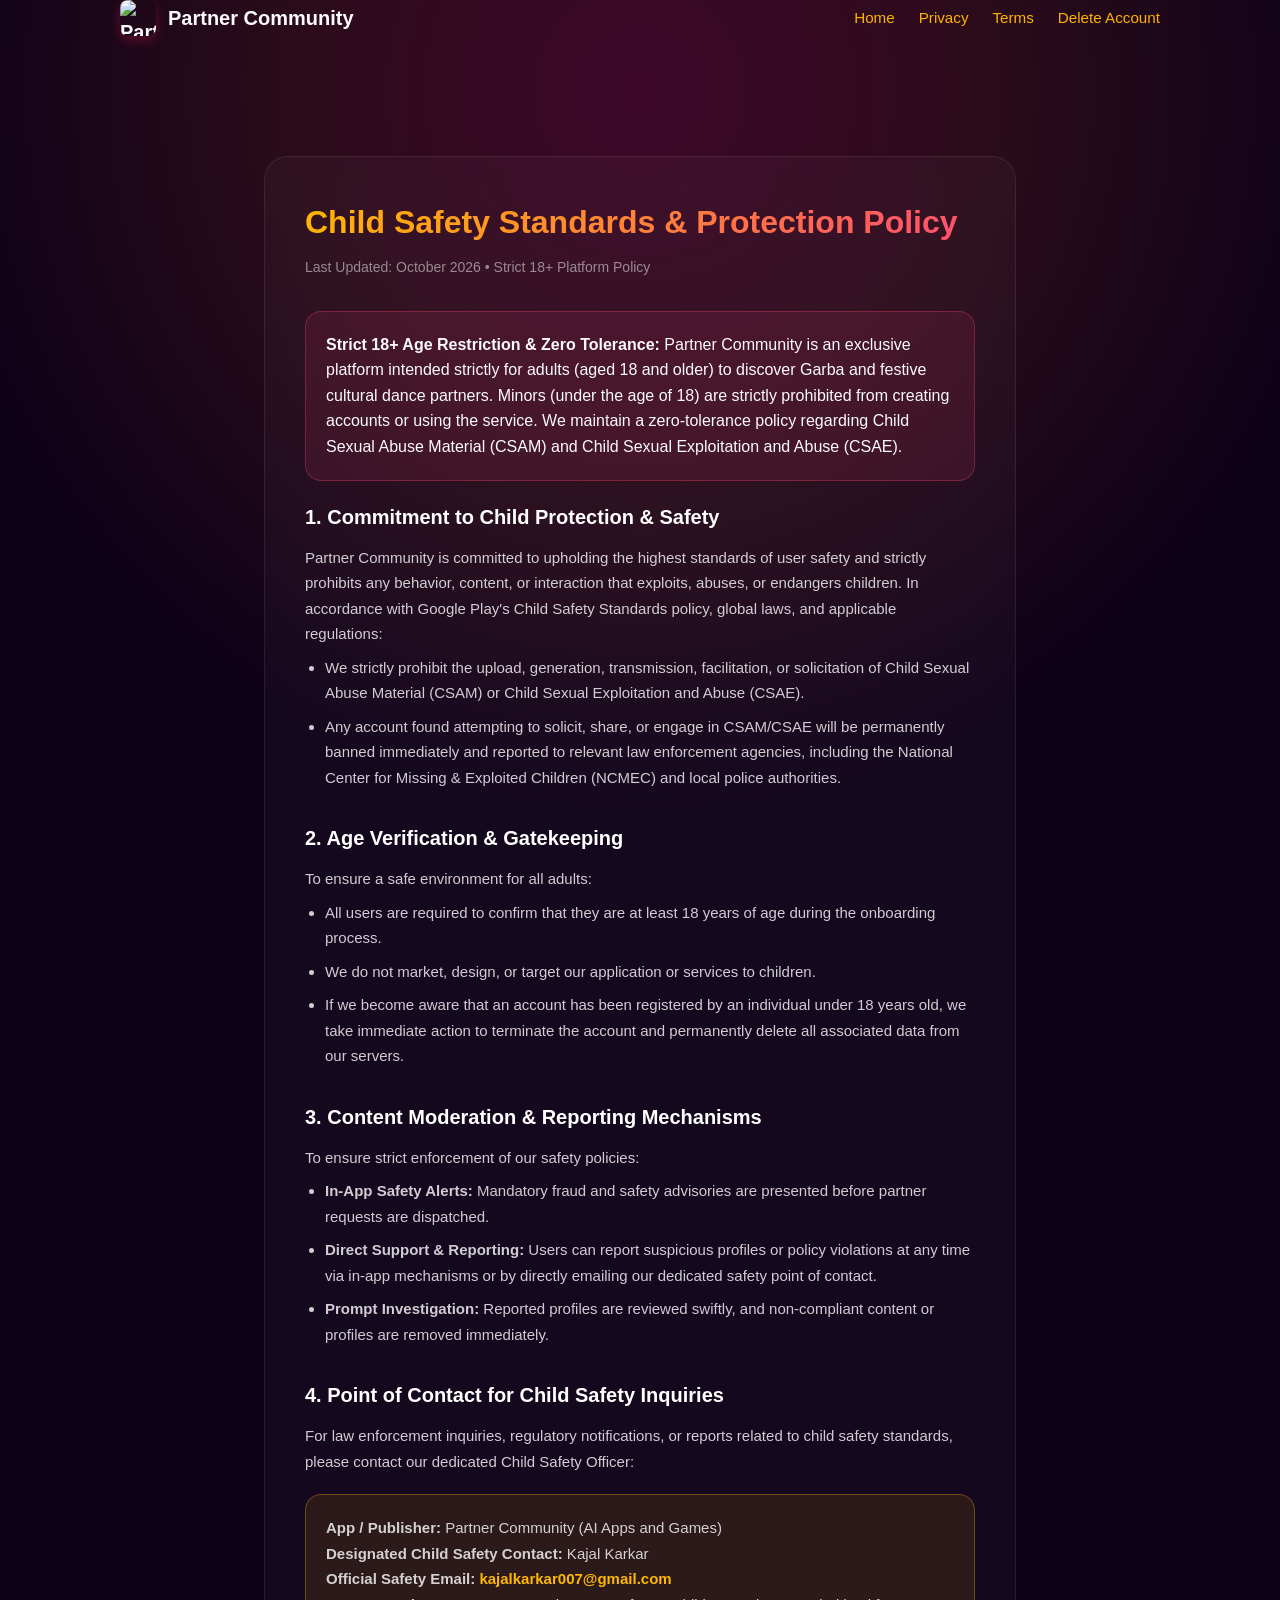
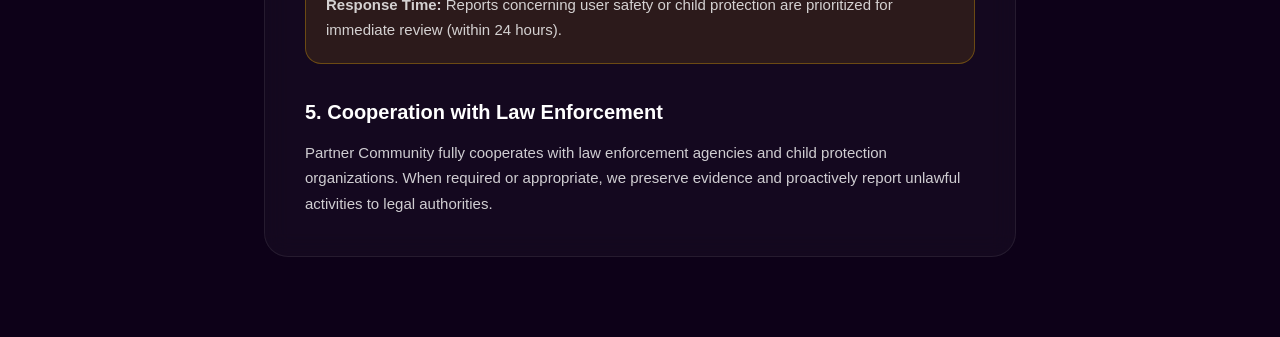
==== child-safety.html @ 6bfb05e1 "Add Child Safety Standards policy and sync HD branding assets" ====
<!DOCTYPE html>
<html lang="en">
<head>
    <meta charset="UTF-8">
    <meta name="viewport" content="width=device-width, initial-scale=1.0">
    <title>Child Safety Standards & Policy | Partner Community</title>
    <link rel="stylesheet" href="styles.css">
    <link href="https://fonts.googleapis.com/css2?family=Plus+Jakarta+Sans:wght@400;500;600;700;800&display=swap" rel="stylesheet">
    <style>
        .legal-page {
            max-width: 800px;
            margin: 0 auto;
            padding: 120px 24px 80px;
        }
        .legal-card {
            background: rgba(255, 255, 255, 0.03);
            border: 1px solid rgba(255, 255, 255, 0.08);
            border-radius: 24px;
            padding: 40px;
            backdrop-filter: blur(12px);
        }
        .legal-card h1 {
            font-size: 32px;
            margin-bottom: 8px;
            background: linear-gradient(135deg, #FFB800, #FF4B72);
            -webkit-background-clip: text;
            -webkit-text-fill-color: transparent;
        }
        .last-updated {
            color: rgba(255, 255, 255, 0.5);
            font-size: 14px;
            margin-bottom: 32px;
        }
        .legal-section {
            margin-bottom: 32px;
        }
        .legal-section h2 {
            font-size: 20px;
            color: #FFFFFF;
            margin-bottom: 12px;
            display: flex;
            align-items: center;
            gap: 8px;
        }
        .legal-section p, .legal-section li {
            color: rgba(255, 255, 255, 0.8);
            font-size: 15px;
            line-height: 1.7;
        }
        .legal-section ul {
            padding-left: 20px;
            margin-top: 8px;
        }
        .legal-section li {
            margin-bottom: 8px;
        }
        .highlight-box {
            background: rgba(255, 75, 114, 0.1);
            border: 1px solid rgba(255, 75, 114, 0.3);
            border-radius: 16px;
            padding: 20px;
            margin: 20px 0;
        }
        .contact-box {
            background: rgba(255, 184, 0, 0.1);
            border: 1px solid rgba(255, 184, 0, 0.3);
            border-radius: 16px;
            padding: 20px;
            margin: 20px 0;
        }
    </style>
</head>
<body>
    <header class="navbar">
        <div class="nav-container">
            <a href="index.html" class="brand" style="text-decoration: none;">
                <img src="assets/app_logo_1024x1024.jpg" alt="Partner Community" class="brand-icon">
                <span class="brand-text">Partner Community</span>
            </a>
            <div class="nav-links">
                <a href="index.html">Home</a>
                <a href="privacy.html">Privacy</a>
                <a href="terms.html">Terms</a>
                <a href="delete-account.html">Delete Account</a>
            </div>
        </div>
    </header>

    <div class="legal-page">
        <div class="legal-card">
            <h1>Child Safety Standards & Protection Policy</h1>
            <div class="last-updated">Last Updated: October 2026 • Strict 18+ Platform Policy</div>

            <div class="highlight-box">
                <p><strong>Strict 18+ Age Restriction & Zero Tolerance:</strong> Partner Community is an exclusive platform intended strictly for adults (aged 18 and older) to discover Garba and festive cultural dance partners. Minors (under the age of 18) are strictly prohibited from creating accounts or using the service. We maintain a zero-tolerance policy regarding Child Sexual Abuse Material (CSAM) and Child Sexual Exploitation and Abuse (CSAE).</p>
            </div>

            <div class="legal-section">
                <h2>1. Commitment to Child Protection & Safety</h2>
                <p>Partner Community is committed to upholding the highest standards of user safety and strictly prohibits any behavior, content, or interaction that exploits, abuses, or endangers children. In accordance with Google Play's Child Safety Standards policy, global laws, and applicable regulations:</p>
                <ul>
                    <li>We strictly prohibit the upload, generation, transmission, facilitation, or solicitation of Child Sexual Abuse Material (CSAM) or Child Sexual Exploitation and Abuse (CSAE).</li>
                    <li>Any account found attempting to solicit, share, or engage in CSAM/CSAE will be permanently banned immediately and reported to relevant law enforcement agencies, including the National Center for Missing & Exploited Children (NCMEC) and local police authorities.</li>
                </ul>
            </div>

            <div class="legal-section">
                <h2>2. Age Verification & Gatekeeping</h2>
                <p>To ensure a safe environment for all adults:</p>
                <ul>
                    <li>All users are required to confirm that they are at least 18 years of age during the onboarding process.</li>
                    <li>We do not market, design, or target our application or services to children.</li>
                    <li>If we become aware that an account has been registered by an individual under 18 years old, we take immediate action to terminate the account and permanently delete all associated data from our servers.</li>
                </ul>
            </div>

            <div class="legal-section">
                <h2>3. Content Moderation & Reporting Mechanisms</h2>
                <p>To ensure strict enforcement of our safety policies:</p>
                <ul>
                    <li><strong>In-App Safety Alerts:</strong> Mandatory fraud and safety advisories are presented before partner requests are dispatched.</li>
                    <li><strong>Direct Support & Reporting:</strong> Users can report suspicious profiles or policy violations at any time via in-app mechanisms or by directly emailing our dedicated safety point of contact.</li>
                    <li><strong>Prompt Investigation:</strong> Reported profiles are reviewed swiftly, and non-compliant content or profiles are removed immediately.</li>
                </ul>
            </div>

            <div class="legal-section">
                <h2>4. Point of Contact for Child Safety Inquiries</h2>
                <p>For law enforcement inquiries, regulatory notifications, or reports related to child safety standards, please contact our dedicated Child Safety Officer:</p>
                <div class="contact-box">
                    <p><strong>App / Publisher:</strong> Partner Community (AI Apps and Games)</p>
                    <p><strong>Designated Child Safety Contact:</strong> Kajal Karkar</p>
                    <p><strong>Official Safety Email:</strong> <a href="mailto:kajalkarkar007@gmail.com" style="color: #FFB800; font-weight: 600;">kajalkarkar007@gmail.com</a></p>
                    <p><strong>Response Time:</strong> Reports concerning user safety or child protection are prioritized for immediate review (within 24 hours).</p>
                </div>
            </div>

            <div class="legal-section" style="margin-bottom: 0;">
                <h2>5. Cooperation with Law Enforcement</h2>
                <p>Partner Community fully cooperates with law enforcement agencies and child protection organizations. When required or appropriate, we preserve evidence and proactively report unlawful activities to legal authorities.</p>
            </div>
        </div>
    </div>
</body>
</html>
---- styles.css ----
:root {
  --bg-primary: #0d0118;
  --bg-secondary: #18052e;
  --bg-card: rgba(38, 14, 66, 0.7);
  --bg-card-hover: rgba(54, 20, 94, 0.85);
  --text-main: #fcfaff;
  --text-muted: #b8acc8;
  --accent-primary: #ff5722;
  --accent-pink: #e91e63;
  --accent-gold: #ffb300;
  --accent-gradient: linear-gradient(135deg, #ff5722 0%, #e91e63 50%, #ff2a6d 100%);
  --gold-gradient: linear-gradient(135deg, #ffb300 0%, #ffd54f 50%, #ff5722 100%);
  --hero-glow: radial-gradient(circle at 50% 10%, rgba(233, 30, 99, 0.22) 0%, rgba(255, 87, 34, 0.12) 35%, rgba(13, 1, 24, 0) 70%);
  --border-subtle: rgba(255, 255, 255, 0.1);
  --border-highlight: rgba(233, 30, 99, 0.35);
  --radius-sm: 8px;
  --radius-md: 16px;
  --radius-lg: 24px;
  --radius-full: 9999px;
  --font-sans: -apple-system, BlinkMacSystemFont, "Segoe UI", Roboto, Helvetica, Arial, sans-serif, "Apple Color Emoji", "Segoe UI Emoji";
}

* {
  box-sizing: border-box;
  margin: 0;
  padding: 0;
}

html {
  font-family: var(--font-sans);
  background-color: var(--bg-primary);
  color: var(--text-main);
  line-height: 1.6;
  scroll-behavior: smooth;
  -webkit-font-smoothing: antialiased;
}

body {
  min-height: 100vh;
  display: flex;
  flex-direction: column;
  background-image: var(--hero-glow);
  background-attachment: fixed;
}

a {
  color: var(--accent-gold);
  text-decoration: none;
  transition: color 0.2s ease, opacity 0.2s ease;
}

a:hover {
  color: #ffe082;
}

/* Header & Navigation */
.header {
  position: sticky;
  top: 0;
  z-index: 100;
  backdrop-filter: blur(16px);
  -webkit-backdrop-filter: blur(16px);
  background: rgba(13, 1, 24, 0.75);
  border-bottom: 1px solid var(--border-subtle);
  padding: 0.85rem 1.5rem;
}

.nav-container {
  max-width: 1040px;
  margin: 0 auto;
  display: flex;
  align-items: center;
  justify-content: space-between;
}

.brand {
  display: flex;
  align-items: center;
  gap: 0.75rem;
  font-weight: 700;
  font-size: 1.25rem;
  color: var(--text-main);
  text-decoration: none;
  transition: opacity 0.2s ease;
}

.brand:hover {
  color: var(--text-main);
  opacity: 0.9;
}

.brand-icon {
  width: 36px;
  height: 36px;
  border-radius: var(--radius-sm);
  box-shadow: 0 4px 12px rgba(233, 30, 99, 0.3);
}

.nav-links {
  display: flex;
  align-items: center;
  gap: 1.5rem;
  font-size: 0.95rem;
}

.nav-link {
  color: var(--text-muted);
}

.nav-link:hover {
  color: var(--text-main);
}

/* Main Container */
.container {
  width: 100%;
  max-width: 1040px;
  margin: 0 auto;
  padding: 0 1.5rem;
}

/* Hero Section */
.hero {
  padding: 4.5rem 0 3rem;
  text-align: center;
}

.hero-pill {
  display: inline-flex;
  align-items: center;
  gap: 0.5rem;
  padding: 0.35rem 1rem;
  background: rgba(233, 30, 99, 0.15);
  border: 1px solid var(--border-highlight);
  border-radius: var(--radius-full);
  font-size: 0.85rem;
  font-weight: 600;
  color: #ff80ab;
  margin-bottom: 1.5rem;
}

.hero-title {
  font-size: clamp(2.2rem, 5vw, 3.6rem);
  font-weight: 800;
  line-height: 1.15;
  letter-spacing: -0.02em;
  margin-bottom: 1.25rem;
}

.gradient-text {
  background: var(--accent-gradient);
  -webkit-background-clip: text;
  -webkit-text-fill-color: transparent;
}

.gold-text {
  background: var(--gold-gradient);
  -webkit-background-clip: text;
  -webkit-text-fill-color: transparent;
}

.hero-subtitle {
  font-size: clamp(1.05rem, 2.5vw, 1.25rem);
  color: var(--text-muted);
  max-width: 680px;
  margin: 0 auto 2.25rem;
}

/* CTA Buttons */
.cta-group {
  display: flex;
  flex-wrap: wrap;
  align-items: center;
  justify-content: center;
  gap: 1rem;
  margin-bottom: 3rem;
}

.btn {
  display: inline-flex;
  align-items: center;
  justify-content: center;
  gap: 0.65rem;
  padding: 0.85rem 1.75rem;
  font-size: 1rem;
  font-weight: 600;
  border-radius: var(--radius-full);
  transition: all 0.2s ease;
  cursor: pointer;
  border: 1px solid transparent;
}

.btn-primary {
  background: var(--accent-gradient);
  color: #ffffff;
  box-shadow: 0 6px 20px rgba(233, 30, 99, 0.4);
}

.btn-primary:hover {
  transform: translateY(-2px);
  box-shadow: 0 8px 25px rgba(255, 87, 34, 0.5);
  color: #ffffff;
}

.btn-secondary {
  background: rgba(255, 255, 255, 0.07);
  color: var(--text-main);
  border-color: var(--border-subtle);
  backdrop-filter: blur(8px);
}

.btn-secondary:hover {
  background: rgba(255, 255, 255, 0.12);
  border-color: rgba(255, 255, 255, 0.25);
  transform: translateY(-2px);
  color: var(--text-main);
}

.btn svg {
  width: 20px;
  height: 20px;
  fill: currentColor;
}

/* Highlights Bar */
.highlights-bar {
  display: flex;
  flex-wrap: wrap;
  justify-content: center;
  gap: 1.5rem;
  padding: 1.25rem;
  background: var(--bg-card);
  border: 1px solid var(--border-subtle);
  border-radius: var(--radius-lg);
  margin-bottom: 4.5rem;
}

.highlight-item {
  display: flex;
  align-items: center;
  gap: 0.6rem;
  font-size: 0.92rem;
  font-weight: 500;
  color: var(--text-muted);
}

.highlight-item strong {
  color: var(--text-main);
}

/* Section Header */
.section {
  padding: 3.5rem 0;
}

.section-header {
  text-align: center;
  margin-bottom: 2.75rem;
}

.section-tag {
  text-transform: uppercase;
  font-size: 0.8rem;
  letter-spacing: 0.1em;
  font-weight: 700;
  color: var(--accent-gold);
  margin-bottom: 0.5rem;
}

.section-title {
  font-size: clamp(1.75rem, 3.5vw, 2.35rem);
  font-weight: 700;
  letter-spacing: -0.01em;
  margin-bottom: 0.75rem;
}

.section-description {
  font-size: 1.05rem;
  color: var(--text-muted);
  max-width: 600px;
  margin: 0 auto;
}

/* Features Grid */
.features-grid {
  display: grid;
  grid-template-columns: repeat(auto-fit, minmax(300px, 1fr));
  gap: 1.5rem;
}

.feature-card {
  background: var(--bg-card);
  border: 1px solid var(--border-subtle);
  border-radius: var(--radius-md);
  padding: 1.75rem;
  transition: all 0.25s ease;
  position: relative;
  overflow: hidden;
}

.feature-card:hover {
  background: var(--bg-card-hover);
  border-color: var(--border-highlight);
  transform: translateY(-4px);
}

.feature-icon {
  width: 48px;
  height: 48px;
  border-radius: var(--radius-sm);
  background: rgba(233, 30, 99, 0.15);
  border: 1px solid rgba(233, 30, 99, 0.3);
  display: flex;
  align-items: center;
  justify-content: center;
  font-size: 1.4rem;
  margin-bottom: 1.25rem;
}

.feature-title {
  font-size: 1.2rem;
  font-weight: 600;
  margin-bottom: 0.6rem;
  color: var(--text-main);
}

.feature-desc {
  font-size: 0.95rem;
  color: var(--text-muted);
  line-height: 1.55;
}

/* How It Works Steps */
.steps-container {
  display: grid;
  grid-template-columns: repeat(auto-fit, minmax(260px, 1fr));
  gap: 1.75rem;
  position: relative;
}

.step-card {
  background: var(--bg-card);
  border: 1px solid var(--border-subtle);
  border-radius: var(--radius-md);
  padding: 2rem 1.5rem;
  text-align: center;
  position: relative;
}

.step-number {
  width: 40px;
  height: 40px;
  margin: 0 auto 1.25rem;
  border-radius: var(--radius-full);
  background: var(--accent-gradient);
  color: #fff;
  font-weight: 700;
  display: flex;
  align-items: center;
  justify-content: center;
  font-size: 1.1rem;
  box-shadow: 0 4px 12px rgba(233, 30, 99, 0.4);
}

.step-card h3 {
  font-size: 1.15rem;
  margin-bottom: 0.5rem;
}

.step-card p {
  font-size: 0.92rem;
  color: var(--text-muted);
}

/* Privacy Guarantee Banner */
.privacy-banner {
  background: linear-gradient(135deg, rgba(233, 30, 99, 0.18) 0%, rgba(42, 8, 69, 0.8) 100%);
  border: 1px solid var(--border-highlight);
  border-radius: var(--radius-lg);
  padding: 2.5rem;
  display: flex;
  flex-direction: column;
  gap: 1.5rem;
  margin: 2rem 0;
}

.privacy-banner-content h3 {
  font-size: 1.4rem;
  margin-bottom: 0.5rem;
}

.privacy-banner-content p {
  color: var(--text-muted);
  font-size: 0.98rem;
}

.privacy-points {
  display: grid;
  grid-template-columns: repeat(auto-fit, minmax(220px, 1fr));
  gap: 1rem;
}

.privacy-point {
  display: flex;
  align-items: flex-start;
  gap: 0.6rem;
  font-size: 0.92rem;
}

.privacy-point-icon {
  color: #00e676;
  font-weight: bold;
}

/* Contact Section */
.contact-card {
  background: var(--bg-card);
  border: 1px solid var(--border-subtle);
  border-radius: var(--radius-lg);
  padding: 3rem 2rem;
  text-align: center;
  max-width: 680px;
  margin: 0 auto;
}

.contact-email {
  display: inline-block;
  font-size: 1.25rem;
  font-weight: 600;
  color: var(--accent-gold);
  margin: 1.25rem 0 1.5rem;
  padding: 0.6rem 1.4rem;
  background: rgba(255, 179, 0, 0.1);
  border: 1px solid rgba(255, 179, 0, 0.25);
  border-radius: var(--radius-full);
}

.contact-email:hover {
  background: rgba(255, 179, 0, 0.2);
  color: #fff;
}

/* Legal Pages (Privacy / Terms) Shell */
.legal-page {
  padding: 3rem 0 5rem;
  max-width: 780px;
  margin: 0 auto;
}

.legal-header {
  margin-bottom: 2.5rem;
  padding-bottom: 1.5rem;
  border-bottom: 1px solid var(--border-subtle);
}

.back-link {
  display: inline-flex;
  align-items: center;
  gap: 0.4rem;
  color: var(--text-muted);
  font-size: 0.92rem;
  margin-bottom: 1.25rem;
}

.back-link:hover {
  color: var(--accent-gold);
}

.legal-title {
  font-size: 2.2rem;
  font-weight: 800;
  margin-bottom: 0.4rem;
}

.legal-date {
  font-size: 0.88rem;
  color: var(--text-muted);
}

.legal-content {
  line-height: 1.75;
  color: #e2d9eb;
}

.legal-content h2 {
  font-size: 1.4rem;
  color: var(--text-main);
  margin: 2rem 0 0.85rem;
}

.legal-content h3 {
  font-size: 1.15rem;
  color: var(--text-main);
  margin: 1.5rem 0 0.65rem;
}

.legal-content p {
  margin-bottom: 1.2rem;
}

.legal-content ul, .legal-content ol {
  margin: 0 0 1.5rem 1.5rem;
}

.legal-content li {
  margin-bottom: 0.4rem;
}

.legal-content table {
  width: 100%;
  border-collapse: collapse;
  margin: 1.5rem 0 2rem;
  font-size: 0.92rem;
}

.legal-content th, .legal-content td {
  padding: 0.75rem 1rem;
  border: 1px solid var(--border-subtle);
  text-align: left;
}

.legal-content th {
  background: rgba(255, 255, 255, 0.05);
  color: var(--text-main);
}

/* Footer */
.footer {
  margin-top: auto;
  border-top: 1px solid var(--border-subtle);
  background: rgba(13, 1, 24, 0.95);
  padding: 2.5rem 1.5rem;
  font-size: 0.9rem;
  color: var(--text-muted);
}

.footer-container {
  max-width: 1040px;
  margin: 0 auto;
  display: flex;
  flex-wrap: wrap;
  align-items: center;
  justify-content: space-between;
  gap: 1.5rem;
}

.footer-links {
  display: flex;
  gap: 1.5rem;
}

.footer-link {
  color: var(--text-muted);
}

.footer-link:hover {
  color: var(--text-main);
}

@media (max-width: 640px) {
  .nav-links {
    display: none;
  }
  .cta-group {
    flex-direction: column;
    width: 100%;
  }
  .btn {
    width: 100%;
  }
  .highlights-bar {
    flex-direction: column;
    align-items: flex-start;
  }
  .footer-container {
    flex-direction: column;
    text-align: center;
  }
}
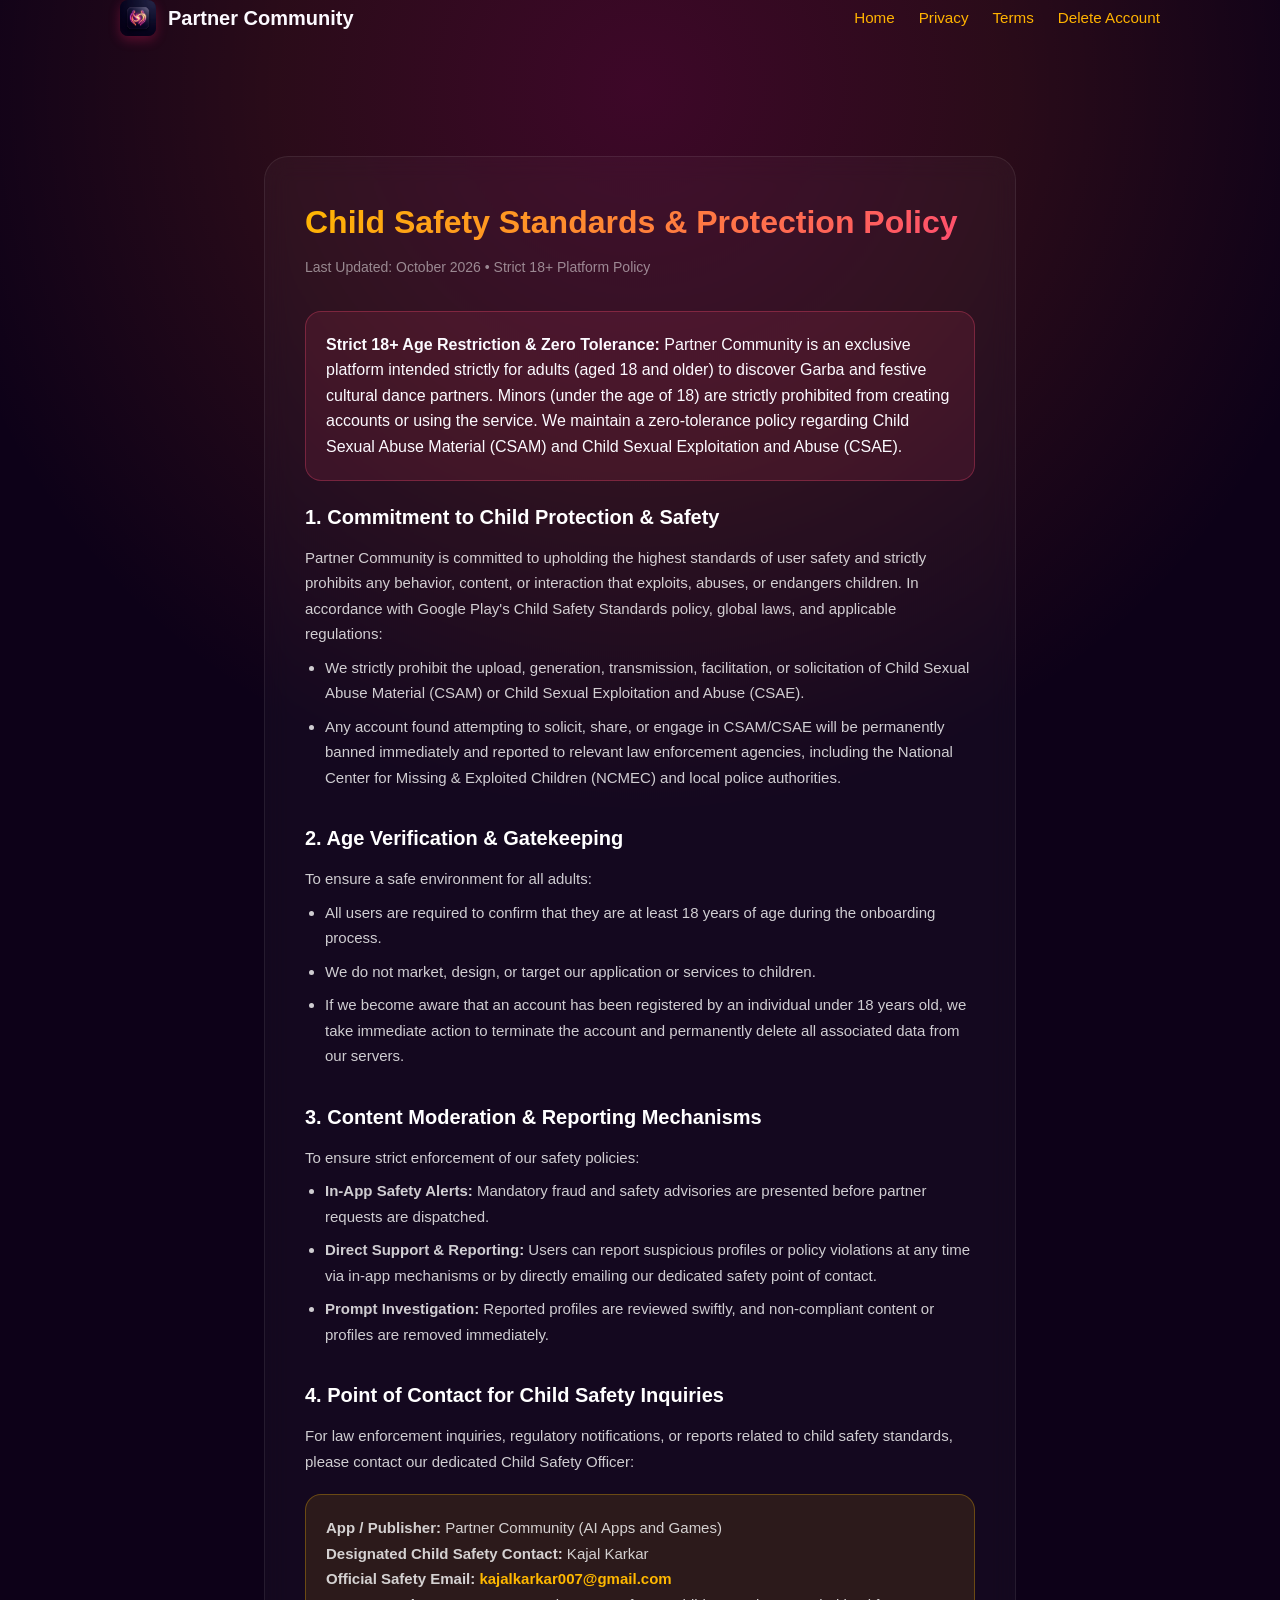
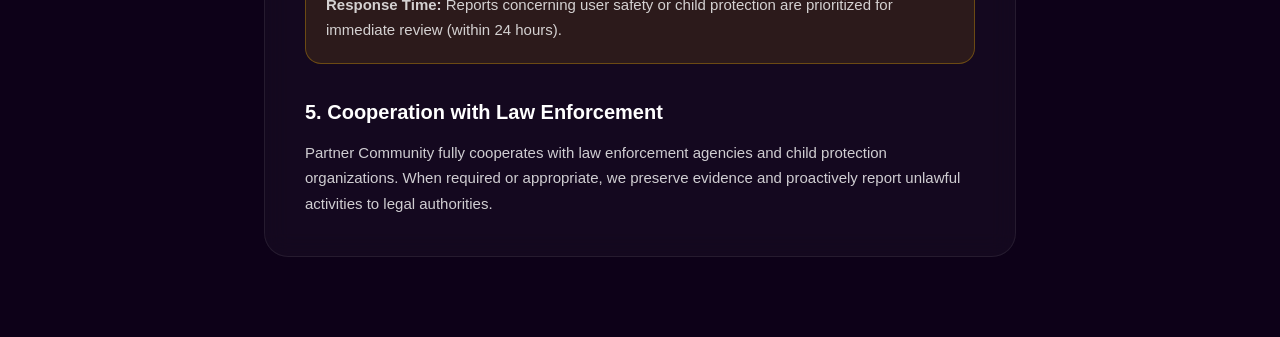
==== commit b294b18e: "Replace app logo with play store icon in navbar" ====
--- a/child-safety.html
+++ b/child-safety.html
@@ -74,7 +74,7 @@
     <header class="navbar">
         <div class="nav-container">
             <a href="index.html" class="brand" style="text-decoration: none;">
-                <img src="assets/app_logo_1024x1024.jpg" alt="Partner Community" class="brand-icon">
+                <img src="assets/play_store_icon_512x512.png" alt="Partner Community" class="brand-icon">
                 <span class="brand-text">Partner Community</span>
             </a>
             <div class="nav-links">
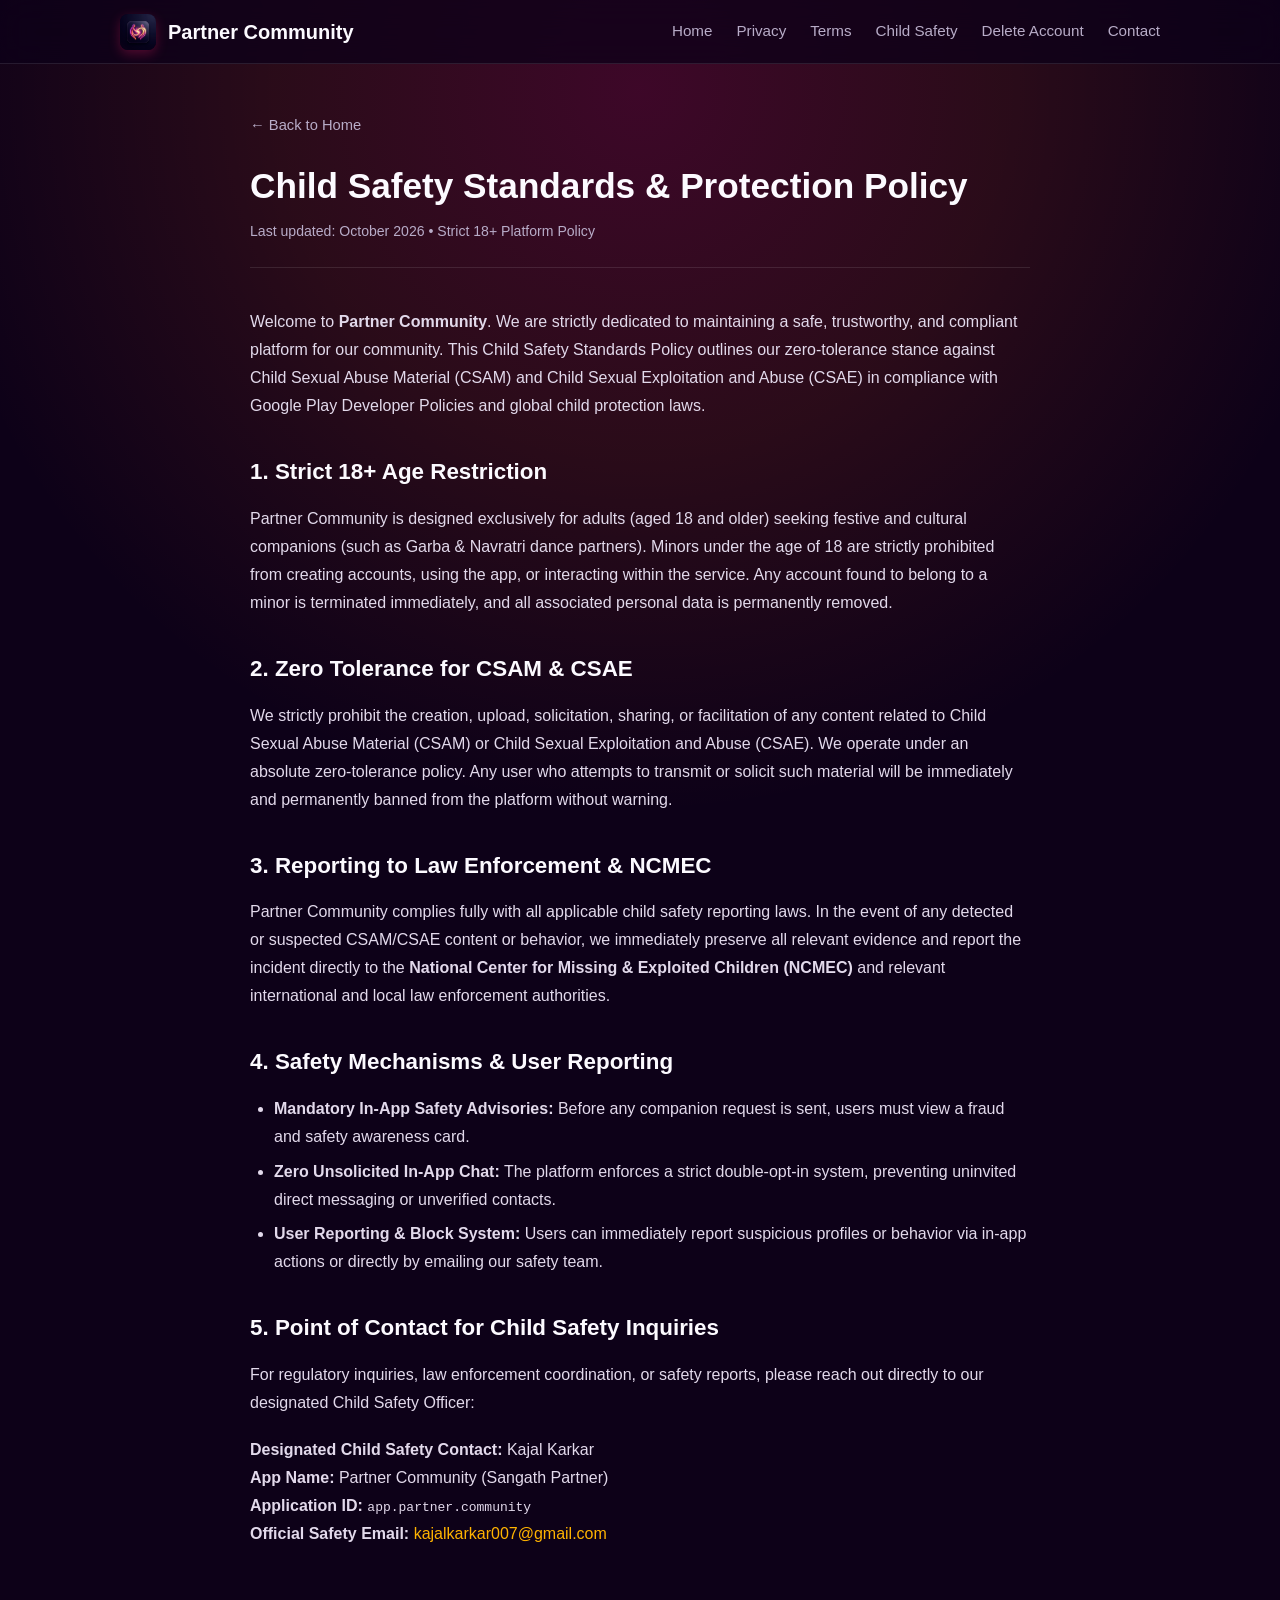
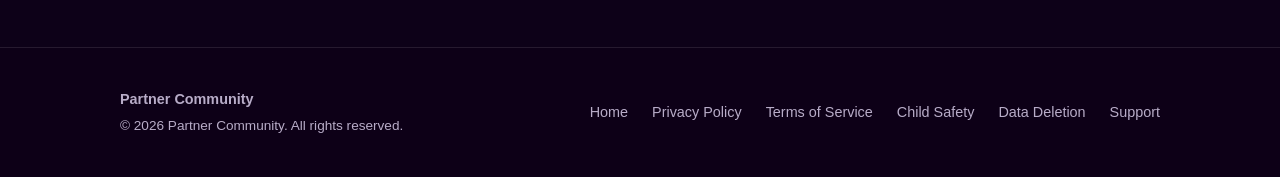
==== commit 5e0987a1: "Update child-safety.html" ====
--- a/child-safety.html
+++ b/child-safety.html
@@ -1,145 +1,101 @@
 <!DOCTYPE html>
 <html lang="en">
 <head>
-    <meta charset="UTF-8">
-    <meta name="viewport" content="width=device-width, initial-scale=1.0">
-    <title>Child Safety Standards & Policy | Partner Community</title>
-    <link rel="stylesheet" href="styles.css">
-    <link href="https://fonts.googleapis.com/css2?family=Plus+Jakarta+Sans:wght@400;500;600;700;800&display=swap" rel="stylesheet">
-    <style>
-        .legal-page {
-            max-width: 800px;
-            margin: 0 auto;
-            padding: 120px 24px 80px;
-        }
-        .legal-card {
-            background: rgba(255, 255, 255, 0.03);
-            border: 1px solid rgba(255, 255, 255, 0.08);
-            border-radius: 24px;
-            padding: 40px;
-            backdrop-filter: blur(12px);
-        }
-        .legal-card h1 {
-            font-size: 32px;
-            margin-bottom: 8px;
-            background: linear-gradient(135deg, #FFB800, #FF4B72);
-            -webkit-background-clip: text;
-            -webkit-text-fill-color: transparent;
-        }
-        .last-updated {
-            color: rgba(255, 255, 255, 0.5);
-            font-size: 14px;
-            margin-bottom: 32px;
-        }
-        .legal-section {
-            margin-bottom: 32px;
-        }
-        .legal-section h2 {
-            font-size: 20px;
-            color: #FFFFFF;
-            margin-bottom: 12px;
-            display: flex;
-            align-items: center;
-            gap: 8px;
-        }
-        .legal-section p, .legal-section li {
-            color: rgba(255, 255, 255, 0.8);
-            font-size: 15px;
-            line-height: 1.7;
-        }
-        .legal-section ul {
-            padding-left: 20px;
-            margin-top: 8px;
-        }
-        .legal-section li {
-            margin-bottom: 8px;
-        }
-        .highlight-box {
-            background: rgba(255, 75, 114, 0.1);
-            border: 1px solid rgba(255, 75, 114, 0.3);
-            border-radius: 16px;
-            padding: 20px;
-            margin: 20px 0;
-        }
-        .contact-box {
-            background: rgba(255, 184, 0, 0.1);
-            border: 1px solid rgba(255, 184, 0, 0.3);
-            border-radius: 16px;
-            padding: 20px;
-            margin: 20px 0;
-        }
-    </style>
+  <meta charset="UTF-8">
+  <meta name="viewport" content="width=device-width, initial-scale=1.0">
+  <title>Child Safety Standards — Partner Community</title>
+  <meta name="description" content="Child Safety Standards, CSAM/CSAE Prevention and Protection Policy for Partner Community.">
+  <link rel="icon" type="image/png" href="assets/play_store_icon_512x512.png">
+  <link rel="stylesheet" href="styles.css">
 </head>
 <body>
-    <header class="navbar">
-        <div class="nav-container">
-            <a href="index.html" class="brand" style="text-decoration: none;">
-                <img src="assets/play_store_icon_512x512.png" alt="Partner Community" class="brand-icon">
-                <span class="brand-text">Partner Community</span>
-            </a>
-            <div class="nav-links">
-                <a href="index.html">Home</a>
-                <a href="privacy.html">Privacy</a>
-                <a href="terms.html">Terms</a>
-                <a href="delete-account.html">Delete Account</a>
-            </div>
-        </div>
-    </header>
 
+  <!-- Header / Navigation -->
+  <header class="header">
+    <div class="nav-container">
+      <a href="index.html" class="brand">
+        <img src="assets/play_store_icon_512x512.png" alt="Partner Community Logo" class="brand-icon">
+        <span>Partner Community</span>
+      </a>
+      <nav class="nav-links">
+        <a href="index.html" class="nav-link">Home</a>
+        <a href="privacy.html" class="nav-link">Privacy</a>
+        <a href="terms.html" class="nav-link">Terms</a>
+        <a href="child-safety.html" class="nav-link active">Child Safety</a>
+        <a href="delete-account.html" class="nav-link">Delete Account</a>
+        <a href="mailto:kajalkarkar007@gmail.com" class="nav-link">Contact</a>
+      </nav>
+    </div>
+  </header>
+
+  <main class="container">
     <div class="legal-page">
-        <div class="legal-card">
-            <h1>Child Safety Standards & Protection Policy</h1>
-            <div class="last-updated">Last Updated: October 2026 • Strict 18+ Platform Policy</div>
+      <div class="legal-header">
+        <a href="index.html" class="back-link">← Back to Home</a>
+        <h1 class="legal-title">Child Safety Standards & Protection Policy</h1>
+        <p class="legal-date">Last updated: October 2026 • Strict 18+ Platform Policy</p>
+      </div>
 
-            <div class="highlight-box">
-                <p><strong>Strict 18+ Age Restriction & Zero Tolerance:</strong> Partner Community is an exclusive platform intended strictly for adults (aged 18 and older) to discover Garba and festive cultural dance partners. Minors (under the age of 18) are strictly prohibited from creating accounts or using the service. We maintain a zero-tolerance policy regarding Child Sexual Abuse Material (CSAM) and Child Sexual Exploitation and Abuse (CSAE).</p>
-            </div>
+      <article class="legal-content">
+        <p>
+          Welcome to <strong>Partner Community</strong>. We are strictly dedicated to maintaining a safe, trustworthy, and compliant platform for our community. This Child Safety Standards Policy outlines our zero-tolerance stance against Child Sexual Abuse Material (CSAM) and Child Sexual Exploitation and Abuse (CSAE) in compliance with Google Play Developer Policies and global child protection laws.
+        </p>
 
-            <div class="legal-section">
-                <h2>1. Commitment to Child Protection & Safety</h2>
-                <p>Partner Community is committed to upholding the highest standards of user safety and strictly prohibits any behavior, content, or interaction that exploits, abuses, or endangers children. In accordance with Google Play's Child Safety Standards policy, global laws, and applicable regulations:</p>
-                <ul>
-                    <li>We strictly prohibit the upload, generation, transmission, facilitation, or solicitation of Child Sexual Abuse Material (CSAM) or Child Sexual Exploitation and Abuse (CSAE).</li>
-                    <li>Any account found attempting to solicit, share, or engage in CSAM/CSAE will be permanently banned immediately and reported to relevant law enforcement agencies, including the National Center for Missing & Exploited Children (NCMEC) and local police authorities.</li>
-                </ul>
-            </div>
+        <h2>1. Strict 18+ Age Restriction</h2>
+        <p>
+          Partner Community is designed exclusively for adults (aged 18 and older) seeking festive and cultural companions (such as Garba & Navratri dance partners). Minors under the age of 18 are strictly prohibited from creating accounts, using the app, or interacting within the service. Any account found to belong to a minor is terminated immediately, and all associated personal data is permanently removed.
+        </p>
 
-            <div class="legal-section">
-                <h2>2. Age Verification & Gatekeeping</h2>
-                <p>To ensure a safe environment for all adults:</p>
-                <ul>
-                    <li>All users are required to confirm that they are at least 18 years of age during the onboarding process.</li>
-                    <li>We do not market, design, or target our application or services to children.</li>
-                    <li>If we become aware that an account has been registered by an individual under 18 years old, we take immediate action to terminate the account and permanently delete all associated data from our servers.</li>
-                </ul>
-            </div>
+        <h2>2. Zero Tolerance for CSAM & CSAE</h2>
+        <p>
+          We strictly prohibit the creation, upload, solicitation, sharing, or facilitation of any content related to Child Sexual Abuse Material (CSAM) or Child Sexual Exploitation and Abuse (CSAE). We operate under an absolute zero-tolerance policy. Any user who attempts to transmit or solicit such material will be immediately and permanently banned from the platform without warning.
+        </p>
 
-            <div class="legal-section">
-                <h2>3. Content Moderation & Reporting Mechanisms</h2>
-                <p>To ensure strict enforcement of our safety policies:</p>
-                <ul>
-                    <li><strong>In-App Safety Alerts:</strong> Mandatory fraud and safety advisories are presented before partner requests are dispatched.</li>
-                    <li><strong>Direct Support & Reporting:</strong> Users can report suspicious profiles or policy violations at any time via in-app mechanisms or by directly emailing our dedicated safety point of contact.</li>
-                    <li><strong>Prompt Investigation:</strong> Reported profiles are reviewed swiftly, and non-compliant content or profiles are removed immediately.</li>
-                </ul>
-            </div>
+        <h2>3. Reporting to Law Enforcement & NCMEC</h2>
+        <p>
+          Partner Community complies fully with all applicable child safety reporting laws. In the event of any detected or suspected CSAM/CSAE content or behavior, we immediately preserve all relevant evidence and report the incident directly to the <strong>National Center for Missing & Exploited Children (NCMEC)</strong> and relevant international and local law enforcement authorities.
+        </p>
 
-            <div class="legal-section">
-                <h2>4. Point of Contact for Child Safety Inquiries</h2>
-                <p>For law enforcement inquiries, regulatory notifications, or reports related to child safety standards, please contact our dedicated Child Safety Officer:</p>
-                <div class="contact-box">
-                    <p><strong>App / Publisher:</strong> Partner Community (AI Apps and Games)</p>
-                    <p><strong>Designated Child Safety Contact:</strong> Kajal Karkar</p>
-                    <p><strong>Official Safety Email:</strong> <a href="mailto:kajalkarkar007@gmail.com" style="color: #FFB800; font-weight: 600;">kajalkarkar007@gmail.com</a></p>
-                    <p><strong>Response Time:</strong> Reports concerning user safety or child protection are prioritized for immediate review (within 24 hours).</p>
-                </div>
-            </div>
+        <h2>4. Safety Mechanisms & User Reporting</h2>
+        <ul>
+          <li><strong>Mandatory In-App Safety Advisories:</strong> Before any companion request is sent, users must view a fraud and safety awareness card.</li>
+          <li><strong>Zero Unsolicited In-App Chat:</strong> The platform enforces a strict double-opt-in system, preventing uninvited direct messaging or unverified contacts.</li>
+          <li><strong>User Reporting & Block System:</strong> Users can immediately report suspicious profiles or behavior via in-app actions or directly by emailing our safety team.</li>
+        </ul>
 
-            <div class="legal-section" style="margin-bottom: 0;">
-                <h2>5. Cooperation with Law Enforcement</h2>
-                <p>Partner Community fully cooperates with law enforcement agencies and child protection organizations. When required or appropriate, we preserve evidence and proactively report unlawful activities to legal authorities.</p>
-            </div>
-        </div>
+        <h2>5. Point of Contact for Child Safety Inquiries</h2>
+        <p>
+          For regulatory inquiries, law enforcement coordination, or safety reports, please reach out directly to our designated Child Safety Officer:
+        </p>
+        <p>
+          <strong>Designated Child Safety Contact:</strong> Kajal Karkar<br>
+          <strong>App Name:</strong> Partner Community (Sangath Partner)<br>
+          <strong>Application ID:</strong> <code>app.partner.community</code><br>
+          <strong>Official Safety Email:</strong> <a href="mailto:kajalkarkar007@gmail.com">kajalkarkar007@gmail.com</a>
+        </p>
+      </article>
     </div>
+  </main>
+
+  <!-- Footer -->
+  <footer class="footer">
+    <div class="footer-container">
+      <div>
+        <p><strong>Partner Community</strong></p>
+        <p style="font-size: 0.85rem; color: var(--text-muted); margin-top: 0.25rem;">
+          &copy; 2026 Partner Community. All rights reserved.
+        </p>
+      </div>
+      <div class="footer-links">
+        <a href="index.html" class="footer-link">Home</a>
+        <a href="privacy.html" class="footer-link">Privacy Policy</a>
+        <a href="terms.html" class="footer-link">Terms of Service</a>
+        <a href="child-safety.html" class="footer-link">Child Safety</a>
+        <a href="delete-account.html" class="footer-link">Data Deletion</a>
+        <a href="mailto:kajalkarkar007@gmail.com" class="footer-link">Support</a>
+      </div>
+    </div>
+  </footer>
+
 </body>
 </html>
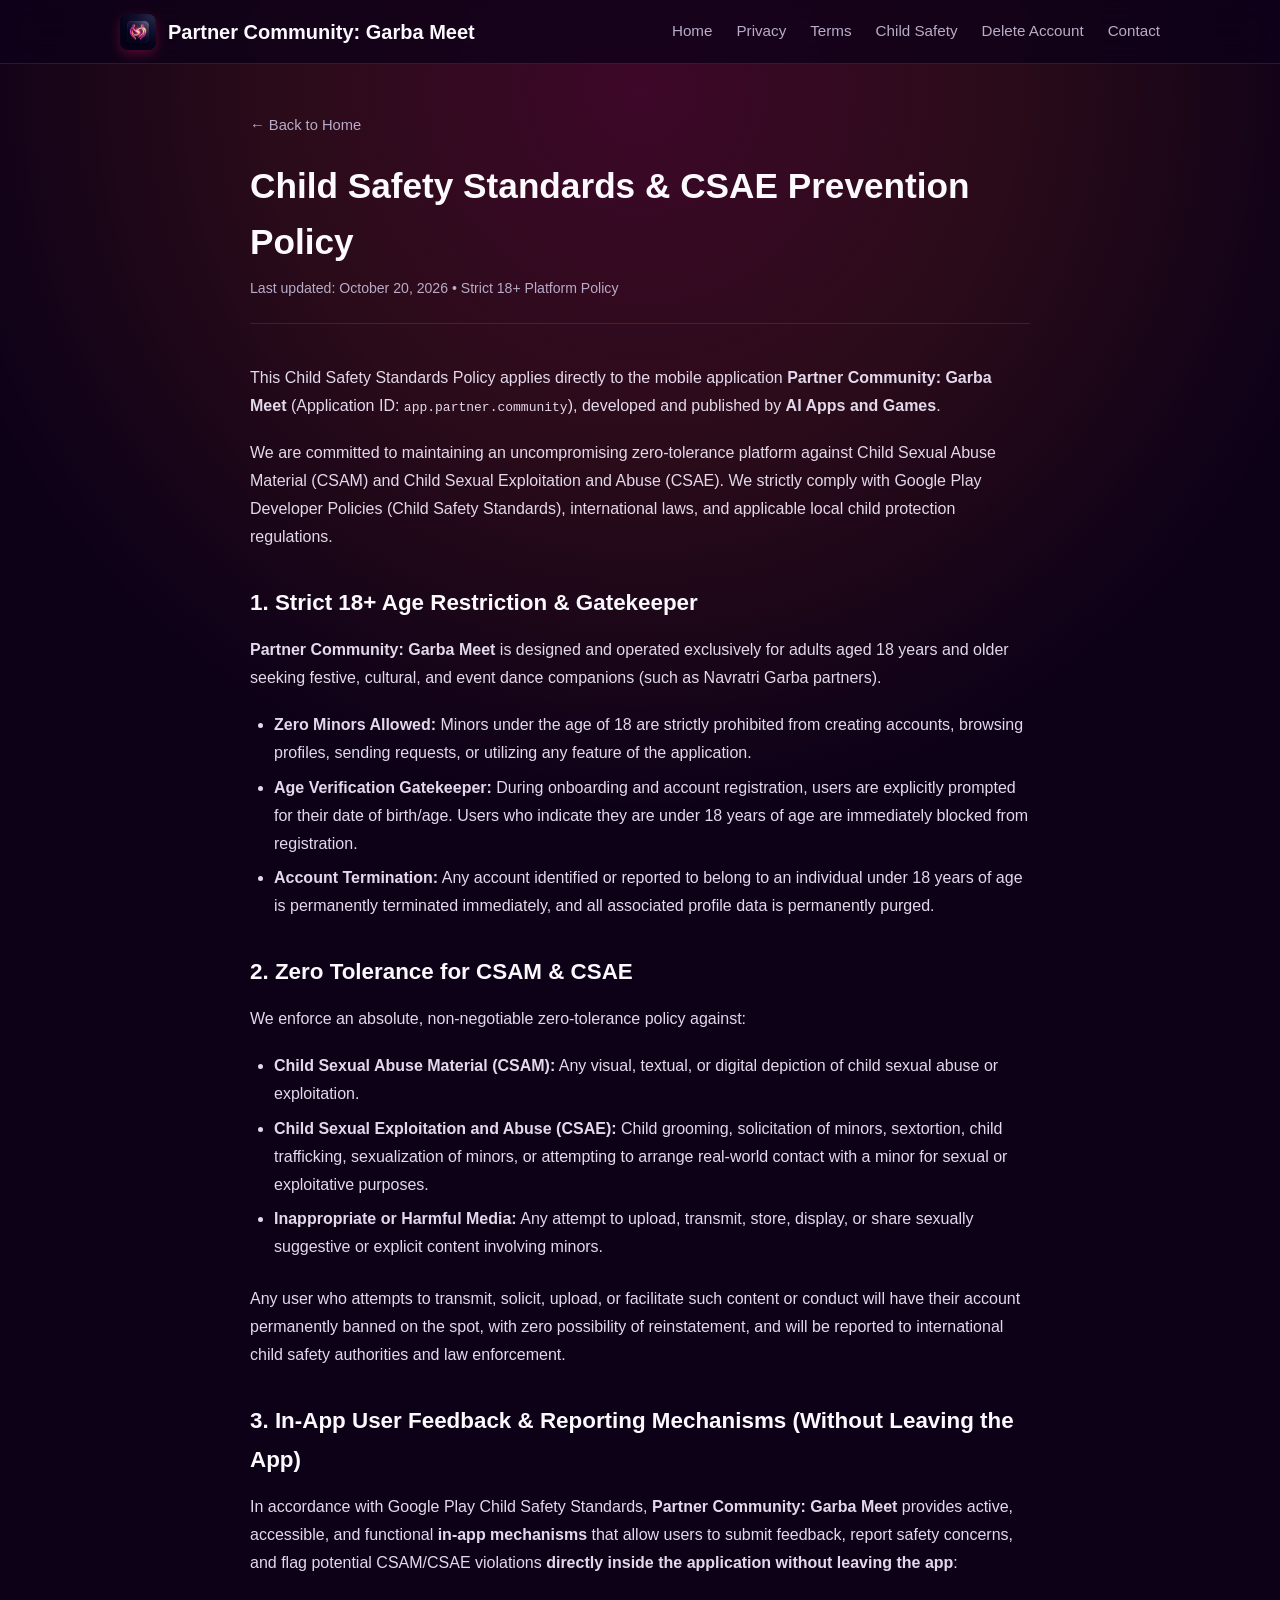
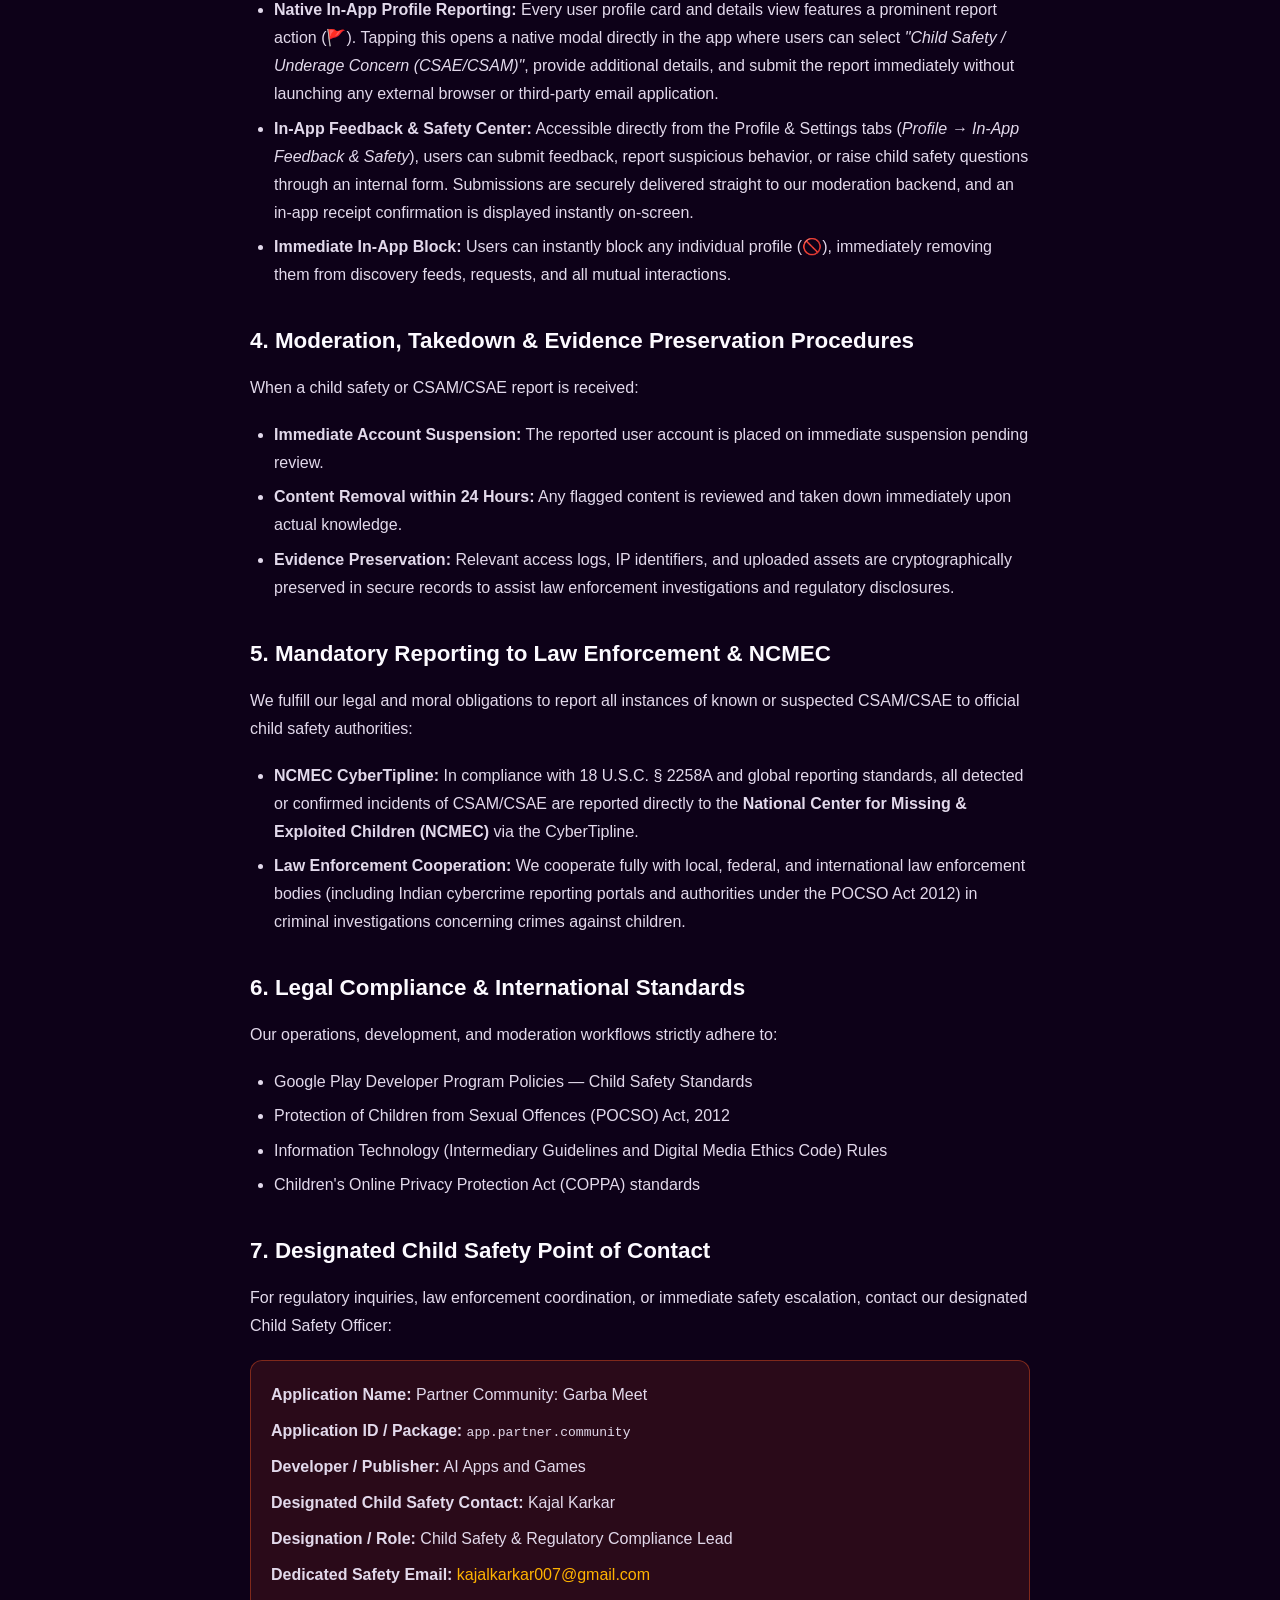
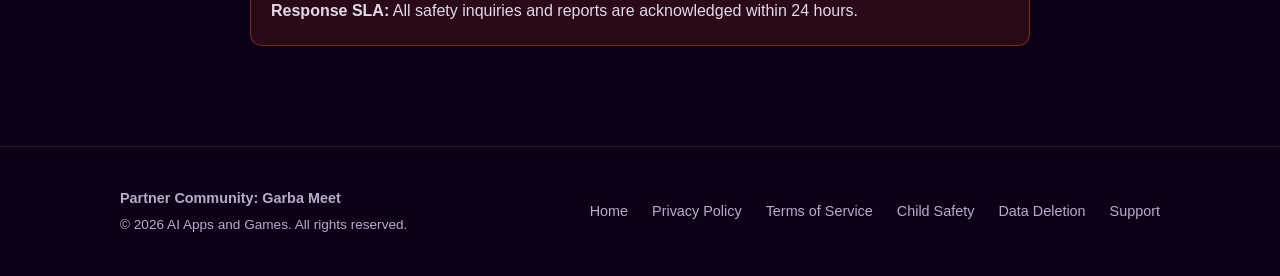
==== commit 08baba36: "docs: update Child Safety Standards and app references for Play compliance" ====
--- a/child-safety.html
+++ b/child-safety.html
@@ -3,8 +3,8 @@
 <head>
   <meta charset="UTF-8">
   <meta name="viewport" content="width=device-width, initial-scale=1.0">
-  <title>Child Safety Standards — Partner Community</title>
-  <meta name="description" content="Child Safety Standards, CSAM/CSAE Prevention and Protection Policy for Partner Community.">
+  <title>Child Safety Standards & CSAE Prevention Policy — Partner Community: Garba Meet</title>
+  <meta name="description" content="Child Safety Standards, CSAM and CSAE Prevention Policy, and In-App Reporting Mechanisms for Partner Community: Garba Meet (app.partner.community).">
   <link rel="icon" type="image/png" href="assets/play_store_icon_512x512.png">
   <link rel="stylesheet" href="styles.css">
 </head>
@@ -14,8 +14,8 @@
   <header class="header">
     <div class="nav-container">
       <a href="index.html" class="brand">
-        <img src="assets/play_store_icon_512x512.png" alt="Partner Community Logo" class="brand-icon">
-        <span>Partner Community</span>
+        <img src="assets/play_store_icon_512x512.png" alt="Partner Community: Garba Meet Logo" class="brand-icon">
+        <span>Partner Community: Garba Meet</span>
       </a>
       <nav class="nav-links">
         <a href="index.html" class="nav-link">Home</a>
@@ -32,47 +32,100 @@
     <div class="legal-page">
       <div class="legal-header">
         <a href="index.html" class="back-link">← Back to Home</a>
-        <h1 class="legal-title">Child Safety Standards & Protection Policy</h1>
-        <p class="legal-date">Last updated: October 2026 • Strict 18+ Platform Policy</p>
+        <h1 class="legal-title">Child Safety Standards & CSAE Prevention Policy</h1>
+        <p class="legal-date">Last updated: October 20, 2026 • Strict 18+ Platform Policy</p>
       </div>
 
       <article class="legal-content">
         <p>
-          Welcome to <strong>Partner Community</strong>. We are strictly dedicated to maintaining a safe, trustworthy, and compliant platform for our community. This Child Safety Standards Policy outlines our zero-tolerance stance against Child Sexual Abuse Material (CSAM) and Child Sexual Exploitation and Abuse (CSAE) in compliance with Google Play Developer Policies and global child protection laws.
+          This Child Safety Standards Policy applies directly to the mobile application <strong>Partner Community: Garba Meet</strong> (Application ID: <code>app.partner.community</code>), developed and published by <strong>AI Apps and Games</strong>.
+        </p>
+        <p>
+          We are committed to maintaining an uncompromising zero-tolerance platform against Child Sexual Abuse Material (CSAM) and Child Sexual Exploitation and Abuse (CSAE). We strictly comply with Google Play Developer Policies (Child Safety Standards), international laws, and applicable local child protection regulations.
         </p>
 
-        <h2>1. Strict 18+ Age Restriction</h2>
+        <h2>1. Strict 18+ Age Restriction & Gatekeeper</h2>
         <p>
-          Partner Community is designed exclusively for adults (aged 18 and older) seeking festive and cultural companions (such as Garba & Navratri dance partners). Minors under the age of 18 are strictly prohibited from creating accounts, using the app, or interacting within the service. Any account found to belong to a minor is terminated immediately, and all associated personal data is permanently removed.
+          <strong>Partner Community: Garba Meet</strong> is designed and operated exclusively for adults aged 18 years and older seeking festive, cultural, and event dance companions (such as Navratri Garba partners).
         </p>
+        <ul>
+          <li><strong>Zero Minors Allowed:</strong> Minors under the age of 18 are strictly prohibited from creating accounts, browsing profiles, sending requests, or utilizing any feature of the application.</li>
+          <li><strong>Age Verification Gatekeeper:</strong> During onboarding and account registration, users are explicitly prompted for their date of birth/age. Users who indicate they are under 18 years of age are immediately blocked from registration.</li>
+          <li><strong>Account Termination:</strong> Any account identified or reported to belong to an individual under 18 years of age is permanently terminated immediately, and all associated profile data is permanently purged.</li>
+        </ul>
 
         <h2>2. Zero Tolerance for CSAM & CSAE</h2>
         <p>
-          We strictly prohibit the creation, upload, solicitation, sharing, or facilitation of any content related to Child Sexual Abuse Material (CSAM) or Child Sexual Exploitation and Abuse (CSAE). We operate under an absolute zero-tolerance policy. Any user who attempts to transmit or solicit such material will be immediately and permanently banned from the platform without warning.
+          We enforce an absolute, non-negotiable zero-tolerance policy against:
+        </p>
+        <ul>
+          <li><strong>Child Sexual Abuse Material (CSAM):</strong> Any visual, textual, or digital depiction of child sexual abuse or exploitation.</li>
+          <li><strong>Child Sexual Exploitation and Abuse (CSAE):</strong> Child grooming, solicitation of minors, sextortion, child trafficking, sexualization of minors, or attempting to arrange real-world contact with a minor for sexual or exploitative purposes.</li>
+          <li><strong>Inappropriate or Harmful Media:</strong> Any attempt to upload, transmit, store, display, or share sexually suggestive or explicit content involving minors.</li>
+        </ul>
+        <p>
+          Any user who attempts to transmit, solicit, upload, or facilitate such content or conduct will have their account permanently banned on the spot, with zero possibility of reinstatement, and will be reported to international child safety authorities and law enforcement.
         </p>
 
-        <h2>3. Reporting to Law Enforcement & NCMEC</h2>
+        <h2>3. In-App User Feedback & Reporting Mechanisms (Without Leaving the App)</h2>
         <p>
-          Partner Community complies fully with all applicable child safety reporting laws. In the event of any detected or suspected CSAM/CSAE content or behavior, we immediately preserve all relevant evidence and report the incident directly to the <strong>National Center for Missing & Exploited Children (NCMEC)</strong> and relevant international and local law enforcement authorities.
+          In accordance with Google Play Child Safety Standards, <strong>Partner Community: Garba Meet</strong> provides active, accessible, and functional <strong>in-app mechanisms</strong> that allow users to submit feedback, report safety concerns, and flag potential CSAM/CSAE violations <strong>directly inside the application without leaving the app</strong>:
         </p>
-
-        <h2>4. Safety Mechanisms & User Reporting</h2>
         <ul>
-          <li><strong>Mandatory In-App Safety Advisories:</strong> Before any companion request is sent, users must view a fraud and safety awareness card.</li>
-          <li><strong>Zero Unsolicited In-App Chat:</strong> The platform enforces a strict double-opt-in system, preventing uninvited direct messaging or unverified contacts.</li>
-          <li><strong>User Reporting & Block System:</strong> Users can immediately report suspicious profiles or behavior via in-app actions or directly by emailing our safety team.</li>
+          <li>
+            <strong>Native In-App Profile Reporting:</strong> Every user profile card and details view features a prominent report action (🚩). Tapping this opens a native modal directly in the app where users can select <em>"Child Safety / Underage Concern (CSAE/CSAM)"</em>, provide additional details, and submit the report immediately without launching any external browser or third-party email application.
+          </li>
+          <li>
+            <strong>In-App Feedback & Safety Center:</strong> Accessible directly from the Profile & Settings tabs (<em>Profile → In-App Feedback & Safety</em>), users can submit feedback, report suspicious behavior, or raise child safety questions through an internal form. Submissions are securely delivered straight to our moderation backend, and an in-app receipt confirmation is displayed instantly on-screen.
+          </li>
+          <li>
+            <strong>Immediate In-App Block:</strong> Users can instantly block any individual profile (🚫), immediately removing them from discovery feeds, requests, and all mutual interactions.
+          </li>
         </ul>
 
-        <h2>5. Point of Contact for Child Safety Inquiries</h2>
+        <h2>4. Moderation, Takedown & Evidence Preservation Procedures</h2>
         <p>
-          For regulatory inquiries, law enforcement coordination, or safety reports, please reach out directly to our designated Child Safety Officer:
+          When a child safety or CSAM/CSAE report is received:
         </p>
+        <ul>
+          <li><strong>Immediate Account Suspension:</strong> The reported user account is placed on immediate suspension pending review.</li>
+          <li><strong>Content Removal within 24 Hours:</strong> Any flagged content is reviewed and taken down immediately upon actual knowledge.</li>
+          <li><strong>Evidence Preservation:</strong> Relevant access logs, IP identifiers, and uploaded assets are cryptographically preserved in secure records to assist law enforcement investigations and regulatory disclosures.</li>
+        </ul>
+
+        <h2>5. Mandatory Reporting to Law Enforcement & NCMEC</h2>
         <p>
-          <strong>Designated Child Safety Contact:</strong> Kajal Karkar<br>
-          <strong>App Name:</strong> Partner Community (Sangath Partner)<br>
-          <strong>Application ID:</strong> <code>app.partner.community</code><br>
-          <strong>Official Safety Email:</strong> <a href="mailto:kajalkarkar007@gmail.com">kajalkarkar007@gmail.com</a>
+          We fulfill our legal and moral obligations to report all instances of known or suspected CSAM/CSAE to official child safety authorities:
         </p>
+        <ul>
+          <li><strong>NCMEC CyberTipline:</strong> In compliance with 18 U.S.C. § 2258A and global reporting standards, all detected or confirmed incidents of CSAM/CSAE are reported directly to the <strong>National Center for Missing & Exploited Children (NCMEC)</strong> via the CyberTipline.</li>
+          <li><strong>Law Enforcement Cooperation:</strong> We cooperate fully with local, federal, and international law enforcement bodies (including Indian cybercrime reporting portals and authorities under the POCSO Act 2012) in criminal investigations concerning crimes against children.</li>
+        </ul>
+
+        <h2>6. Legal Compliance & International Standards</h2>
+        <p>
+          Our operations, development, and moderation workflows strictly adhere to:
+        </p>
+        <ul>
+          <li>Google Play Developer Program Policies — Child Safety Standards</li>
+          <li>Protection of Children from Sexual Offences (POCSO) Act, 2012</li>
+          <li>Information Technology (Intermediary Guidelines and Digital Media Ethics Code) Rules</li>
+          <li>Children's Online Privacy Protection Act (COPPA) standards</li>
+        </ul>
+
+        <h2>7. Designated Child Safety Point of Contact</h2>
+        <p>
+          For regulatory inquiries, law enforcement coordination, or immediate safety escalation, contact our designated Child Safety Officer:
+        </p>
+        <div style="background: rgba(255, 87, 34, 0.12); border: 1px solid rgba(255, 87, 34, 0.4); border-radius: 12px; padding: 1.25rem; margin: 1.25rem 0;">
+          <p style="margin-bottom: 0.5rem;"><strong>Application Name:</strong> Partner Community: Garba Meet</p>
+          <p style="margin-bottom: 0.5rem;"><strong>Application ID / Package:</strong> <code>app.partner.community</code></p>
+          <p style="margin-bottom: 0.5rem;"><strong>Developer / Publisher:</strong> AI Apps and Games</p>
+          <p style="margin-bottom: 0.5rem;"><strong>Designated Child Safety Contact:</strong> Kajal Karkar</p>
+          <p style="margin-bottom: 0.5rem;"><strong>Designation / Role:</strong> Child Safety & Regulatory Compliance Lead</p>
+          <p style="margin-bottom: 0.5rem;"><strong>Dedicated Safety Email:</strong> <a href="mailto:kajalkarkar007@gmail.com">kajalkarkar007@gmail.com</a></p>
+          <p style="margin-bottom: 0;"><strong>Response SLA:</strong> All safety inquiries and reports are acknowledged within 24 hours.</p>
+        </div>
       </article>
     </div>
   </main>
@@ -81,9 +134,9 @@
   <footer class="footer">
     <div class="footer-container">
       <div>
-        <p><strong>Partner Community</strong></p>
+        <p><strong>Partner Community: Garba Meet</strong></p>
         <p style="font-size: 0.85rem; color: var(--text-muted); margin-top: 0.25rem;">
-          &copy; 2026 Partner Community. All rights reserved.
+          &copy; 2026 AI Apps and Games. All rights reserved.
         </p>
       </div>
       <div class="footer-links">
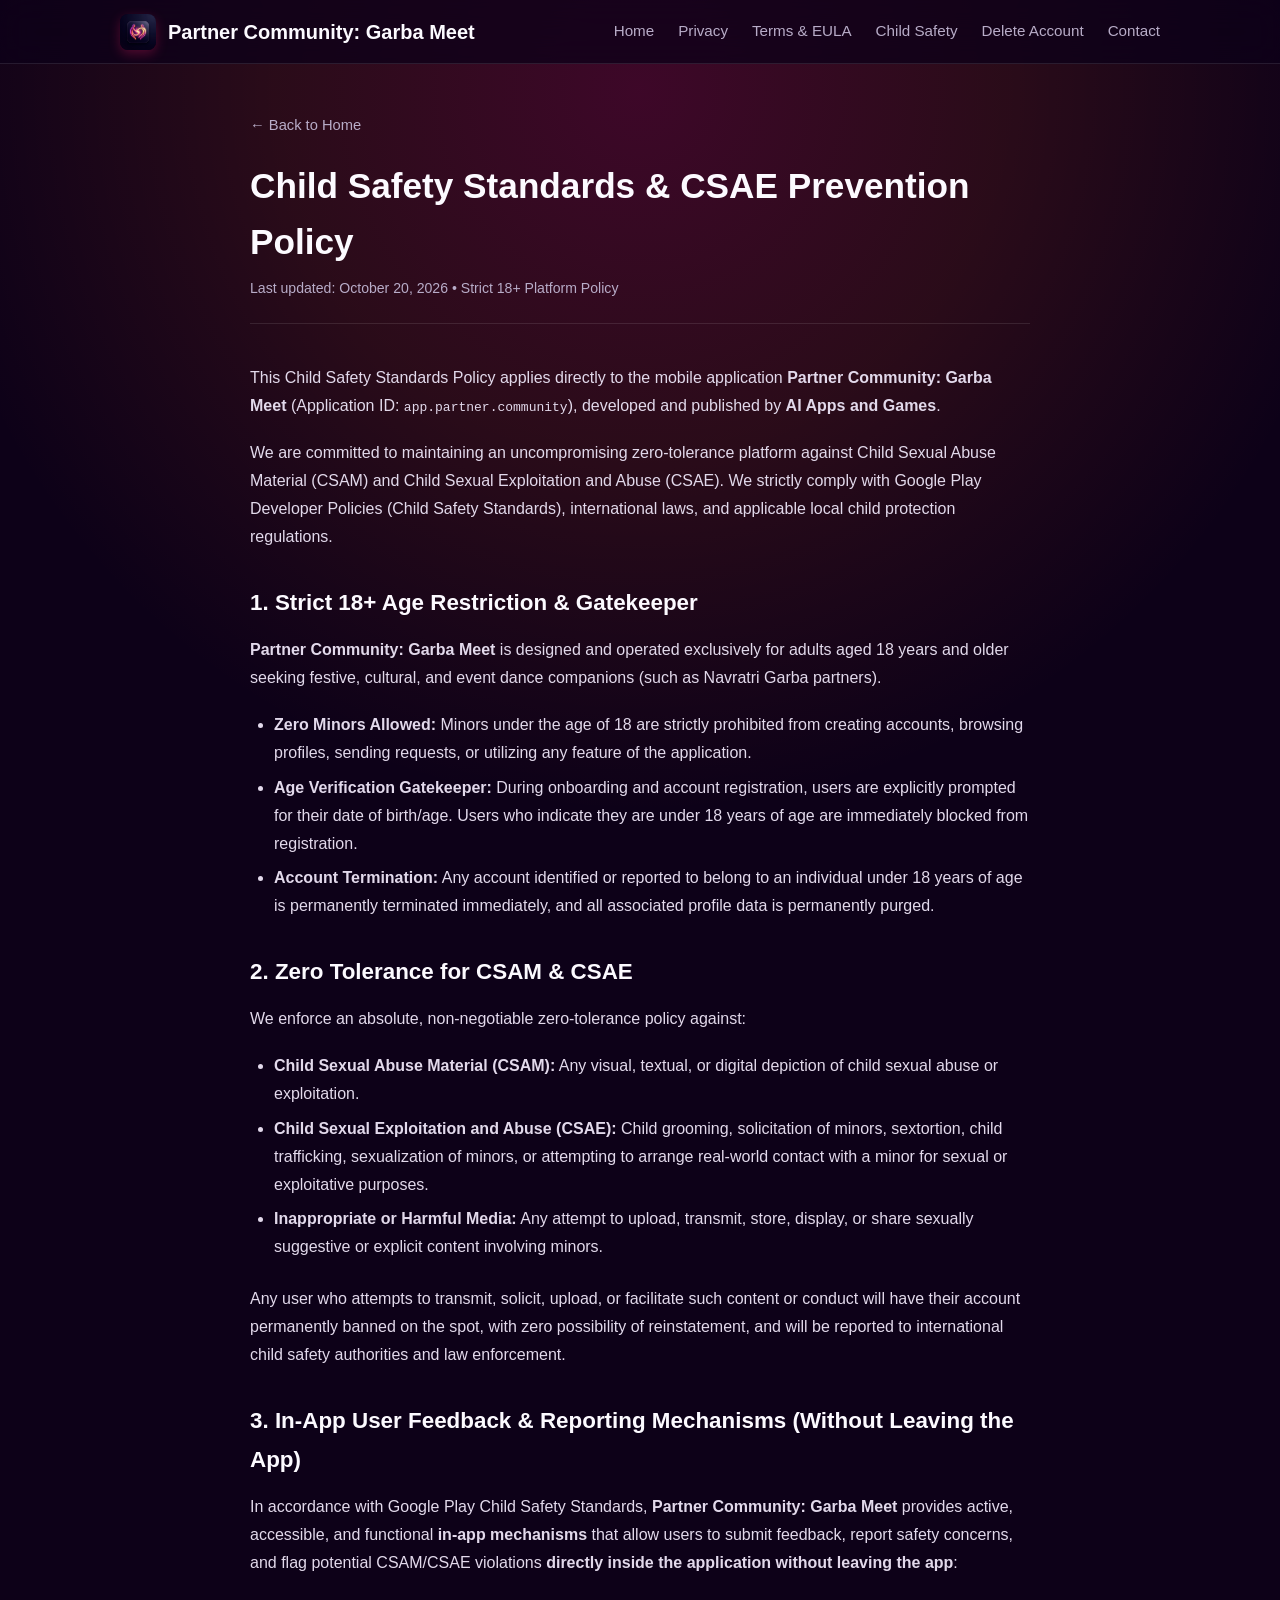
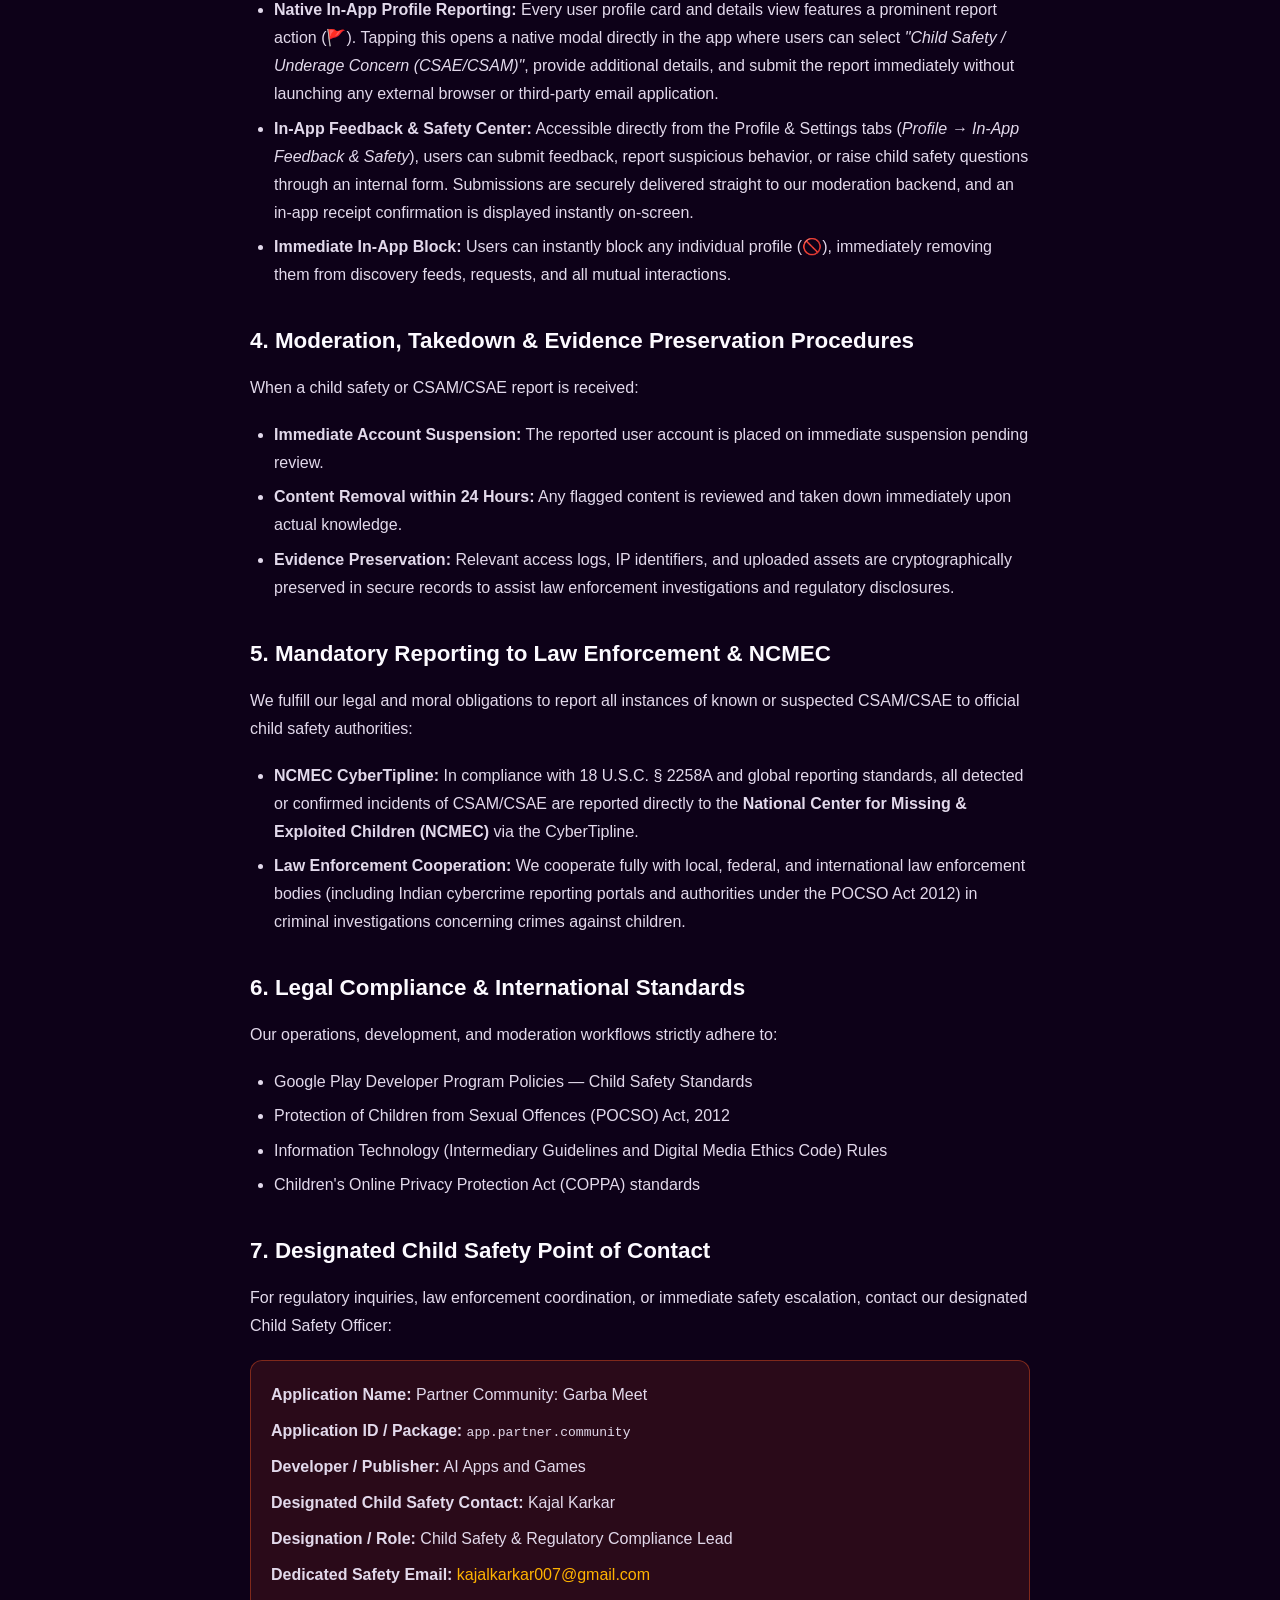
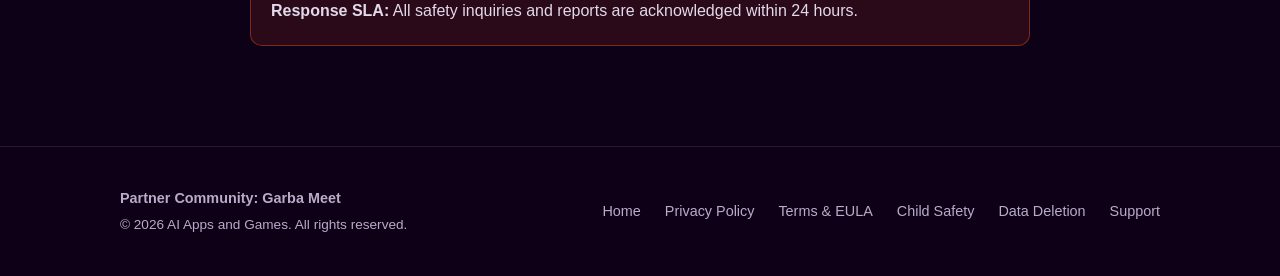
==== commit 11608ac0: "update for apple" ====
--- a/child-safety.html
+++ b/child-safety.html
@@ -20,7 +20,7 @@
       <nav class="nav-links">
         <a href="index.html" class="nav-link">Home</a>
         <a href="privacy.html" class="nav-link">Privacy</a>
-        <a href="terms.html" class="nav-link">Terms</a>
+        <a href="terms.html" class="nav-link">Terms & EULA</a>
         <a href="child-safety.html" class="nav-link active">Child Safety</a>
         <a href="delete-account.html" class="nav-link">Delete Account</a>
         <a href="mailto:kajalkarkar007@gmail.com" class="nav-link">Contact</a>
@@ -142,7 +142,7 @@
       <div class="footer-links">
         <a href="index.html" class="footer-link">Home</a>
         <a href="privacy.html" class="footer-link">Privacy Policy</a>
-        <a href="terms.html" class="footer-link">Terms of Service</a>
+        <a href="terms.html" class="footer-link">Terms & EULA</a>
         <a href="child-safety.html" class="footer-link">Child Safety</a>
         <a href="delete-account.html" class="footer-link">Data Deletion</a>
         <a href="mailto:kajalkarkar007@gmail.com" class="footer-link">Support</a>
